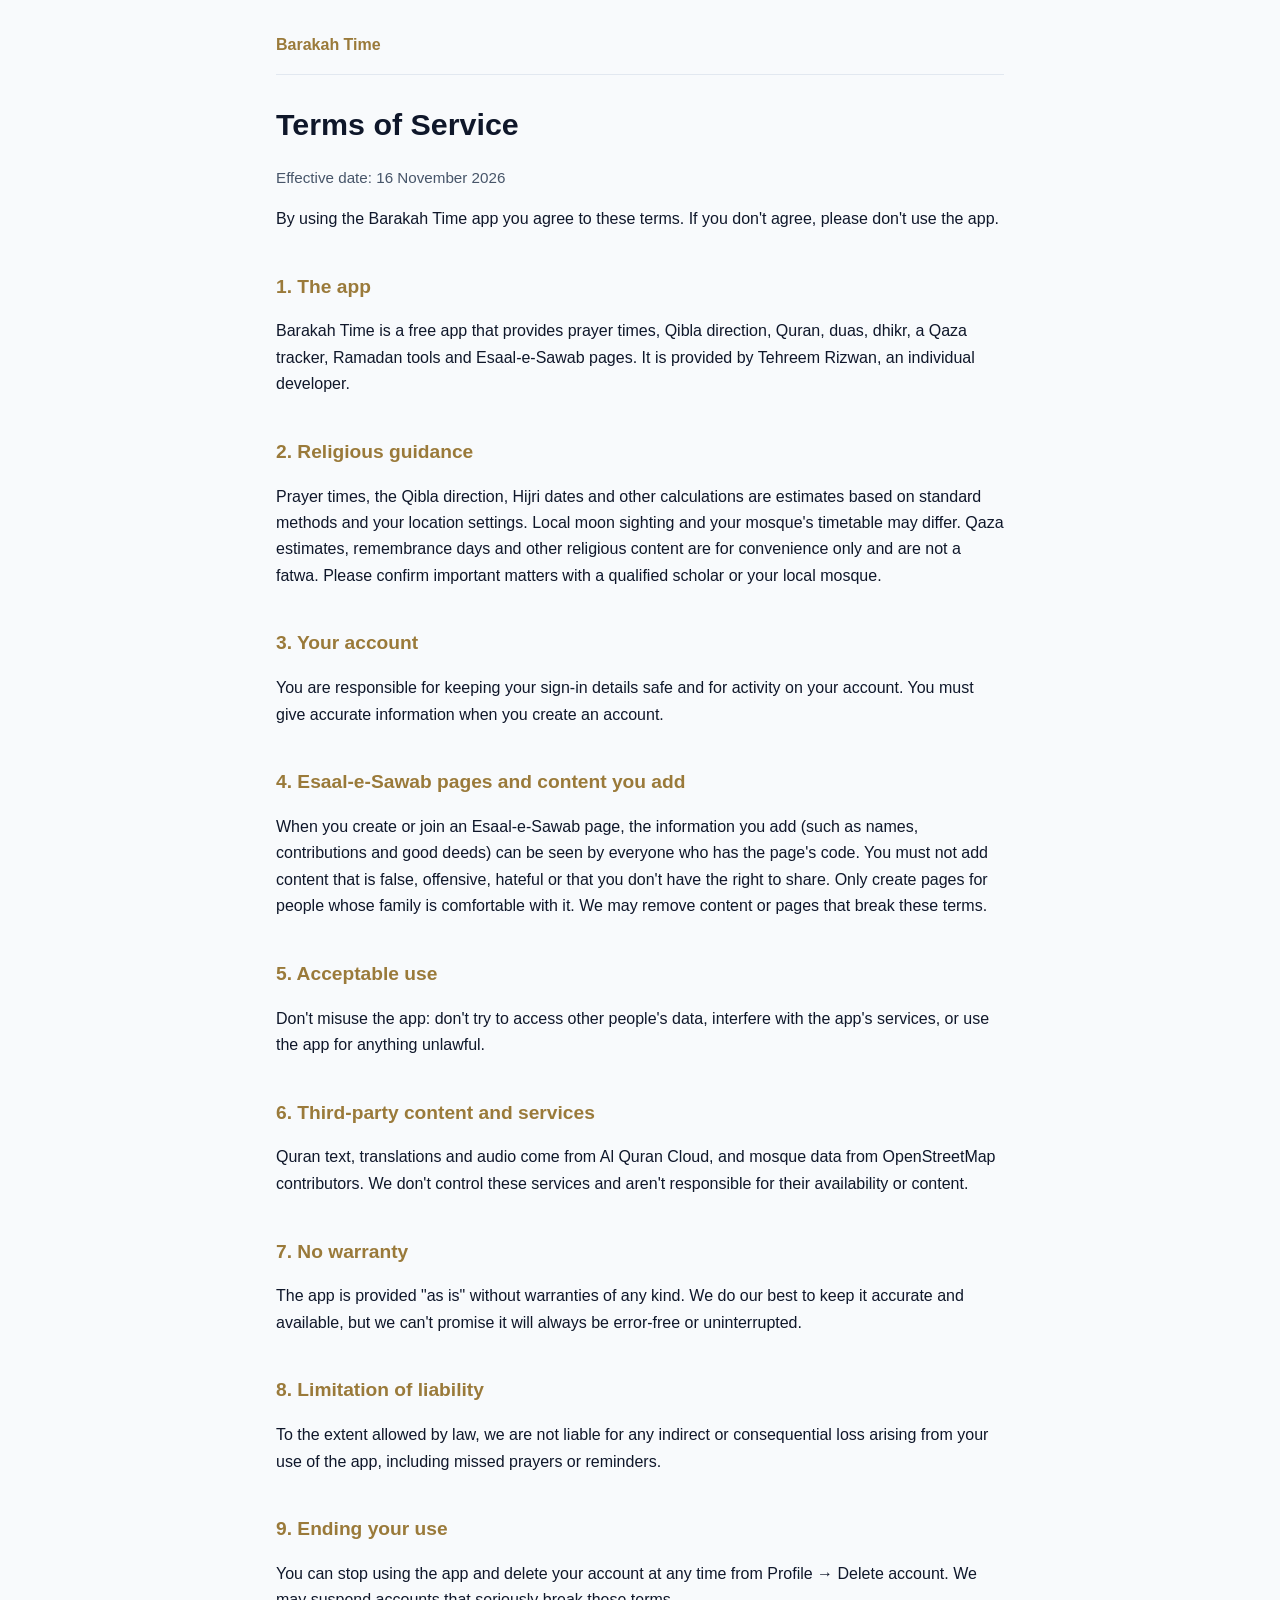
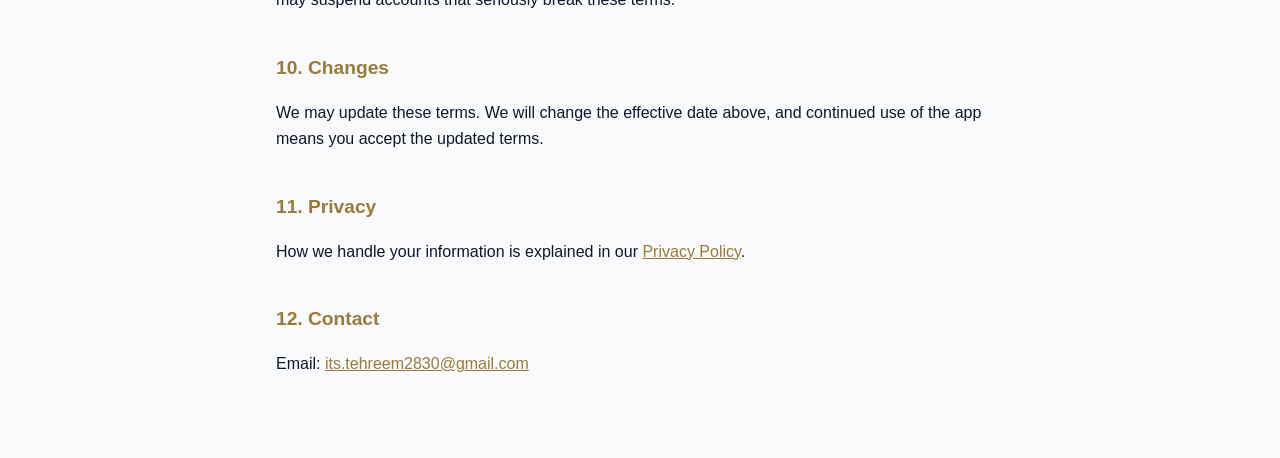
==== terms.html @ 0fe81c4f "Privacy policy and terms for Barakah Time Co-Authored-By: Claude Opus 5.5 <noreply@anthropic.com>" ====
<!doctype html>
<html lang="en"><head><meta charset="utf-8"><meta name="viewport" content="width=device-width,initial-scale=1">
<title>Terms of Service – Barakah Time</title><link rel="stylesheet" href="style.css"></head>
<body><main>
<header><a href="index.html">Barakah Time</a></header>
<h1>Terms of Service</h1>
<p class="muted">Effective date: 16 November 2026</p>

<p>By using the Barakah Time app you agree to these terms. If you don't agree, please don't use the app.</p>

<h2>1. The app</h2>
<p>Barakah Time is a free app that provides prayer times, Qibla direction, Quran, duas, dhikr, a Qaza tracker, Ramadan tools and Esaal-e-Sawab pages. It is provided by Tehreem Rizwan, an individual developer.</p>

<h2>2. Religious guidance</h2>
<p>Prayer times, the Qibla direction, Hijri dates and other calculations are estimates based on standard methods and your location settings. Local moon sighting and your mosque's timetable may differ. Qaza estimates, remembrance days and other religious content are for convenience only and are not a fatwa. Please confirm important matters with a qualified scholar or your local mosque.</p>

<h2>3. Your account</h2>
<p>You are responsible for keeping your sign-in details safe and for activity on your account. You must give accurate information when you create an account.</p>

<h2>4. Esaal-e-Sawab pages and content you add</h2>
<p>When you create or join an Esaal-e-Sawab page, the information you add (such as names, contributions and good deeds) can be seen by everyone who has the page's code. You must not add content that is false, offensive, hateful or that you don't have the right to share. Only create pages for people whose family is comfortable with it. We may remove content or pages that break these terms.</p>

<h2>5. Acceptable use</h2>
<p>Don't misuse the app: don't try to access other people's data, interfere with the app's services, or use the app for anything unlawful.</p>

<h2>6. Third-party content and services</h2>
<p>Quran text, translations and audio come from Al Quran Cloud, and mosque data from OpenStreetMap contributors. We don't control these services and aren't responsible for their availability or content.</p>

<h2>7. No warranty</h2>
<p>The app is provided "as is" without warranties of any kind. We do our best to keep it accurate and available, but we can't promise it will always be error-free or uninterrupted.</p>

<h2>8. Limitation of liability</h2>
<p>To the extent allowed by law, we are not liable for any indirect or consequential loss arising from your use of the app, including missed prayers or reminders.</p>

<h2>9. Ending your use</h2>
<p>You can stop using the app and delete your account at any time from Profile → Delete account. We may suspend accounts that seriously break these terms.</p>

<h2>10. Changes</h2>
<p>We may update these terms. We will change the effective date above, and continued use of the app means you accept the updated terms.</p>

<h2>11. Privacy</h2>
<p>How we handle your information is explained in our <a href="privacy.html">Privacy Policy</a>.</p>

<h2>12. Contact</h2>
<p>Email: <a href="mailto:its.tehreem2830@gmail.com">its.tehreem2830@gmail.com</a></p>
</main></body></html>
---- style.css ----
:root{--bg:#f8fafc;--card:#fff;--text:#0f172a;--muted:#475569;--accent:#9a7a3a;--line:#e2e8f0}
@media (prefers-color-scheme:dark){:root{--bg:#0f172a;--card:#1e293b;--text:#f8fafc;--muted:#94a3b8;--accent:#c5a059;--line:#334155}}
*{box-sizing:border-box}
body{margin:0;background:var(--bg);color:var(--text);font:16px/1.65 -apple-system,BlinkMacSystemFont,"Segoe UI",Roboto,Arial,sans-serif}
main{max-width:760px;margin:0 auto;padding:32px 16px 64px}
header{border-bottom:1px solid var(--line);margin-bottom:24px;padding-bottom:16px}
header a{color:var(--accent);text-decoration:none;font-weight:600}
h1{font-size:1.9rem;margin:.2em 0}
h2{font-size:1.2rem;margin-top:2em;color:var(--accent)}
p,li{color:var(--text)}
.muted{color:var(--muted);font-size:.95rem}
a{color:var(--accent)}
table{width:100%;border-collapse:collapse;margin:1em 0;font-size:.95rem}
th,td{border:1px solid var(--line);padding:8px;text-align:left;vertical-align:top}
th{background:var(--card)}
.card{background:var(--card);border:1px solid var(--line);border-radius:12px;padding:16px 20px;margin:16px 0}
nav a{margin-right:16px}
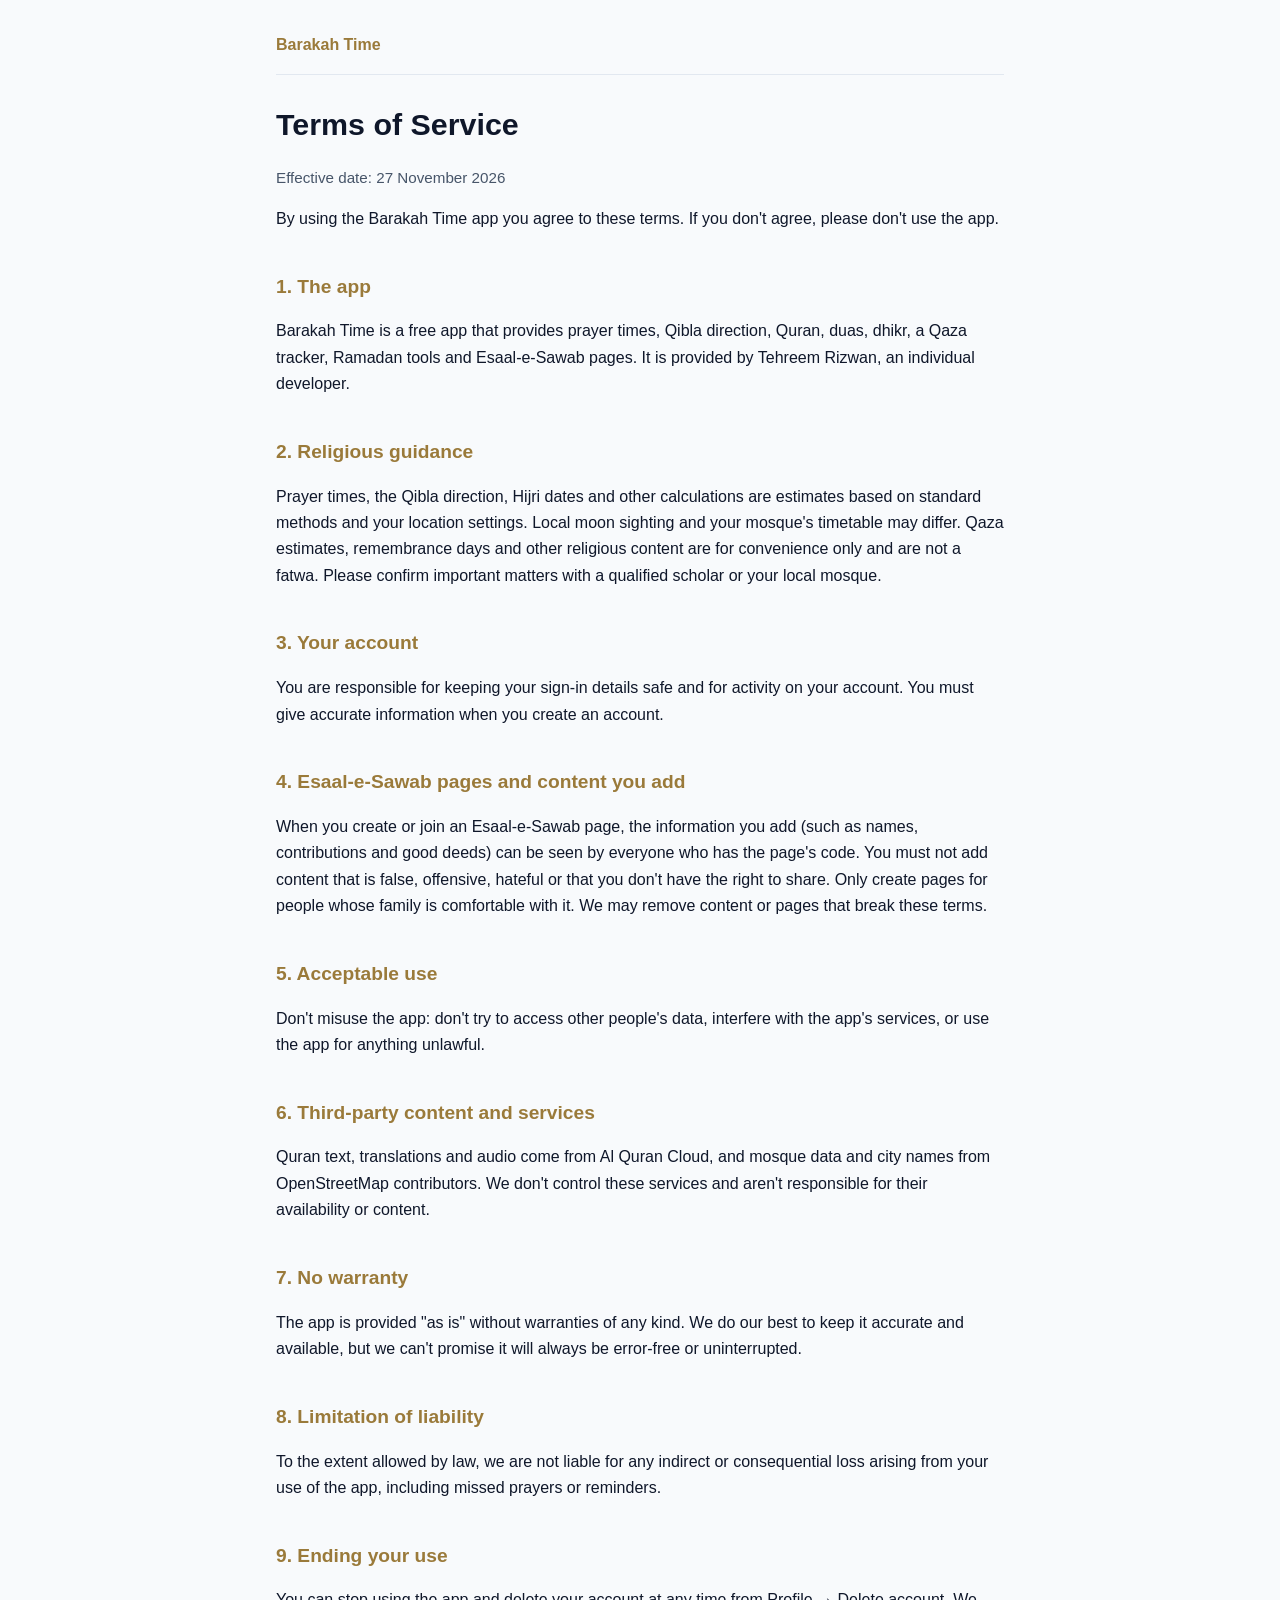
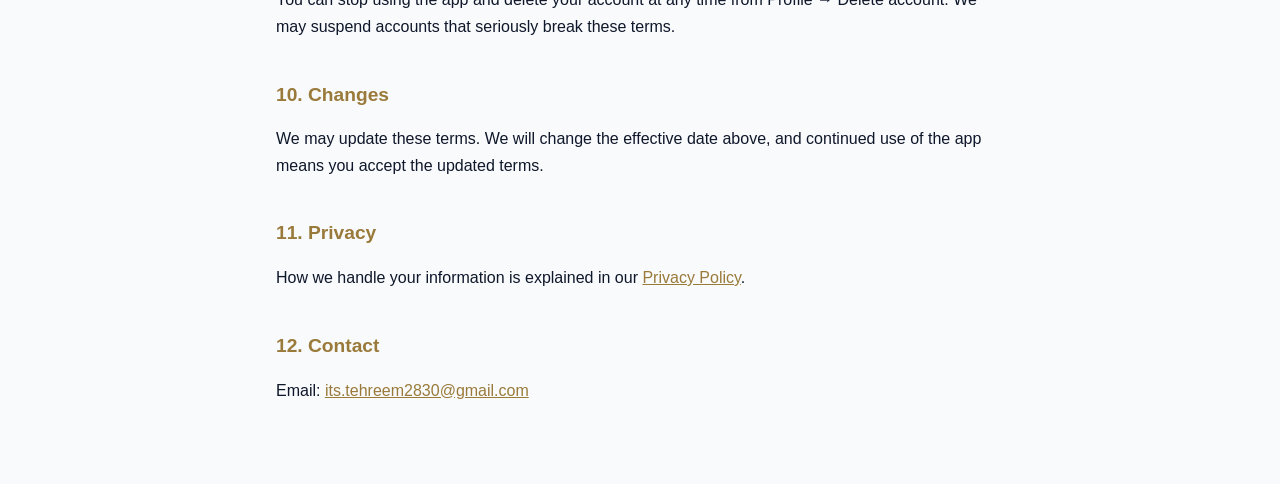
==== commit 6215e651: "Update privacy policy and terms for app v1.0.3 - Location: manual location syncs with account settin" ====
--- a/terms.html
+++ b/terms.html
@@ -4,7 +4,7 @@
 <body><main>
 <header><a href="index.html">Barakah Time</a></header>
 <h1>Terms of Service</h1>
-<p class="muted">Effective date: 16 November 2026</p>
+<p class="muted">Effective date: 27 November 2026</p>
 
 <p>By using the Barakah Time app you agree to these terms. If you don't agree, please don't use the app.</p>
 
@@ -24,7 +24,7 @@
 <p>Don't misuse the app: don't try to access other people's data, interfere with the app's services, or use the app for anything unlawful.</p>
 
 <h2>6. Third-party content and services</h2>
-<p>Quran text, translations and audio come from Al Quran Cloud, and mosque data from OpenStreetMap contributors. We don't control these services and aren't responsible for their availability or content.</p>
+<p>Quran text, translations and audio come from Al Quran Cloud, and mosque data and city names from OpenStreetMap contributors. We don't control these services and aren't responsible for their availability or content.</p>
 
 <h2>7. No warranty</h2>
 <p>The app is provided "as is" without warranties of any kind. We do our best to keep it accurate and available, but we can't promise it will always be error-free or uninterrupted.</p>
